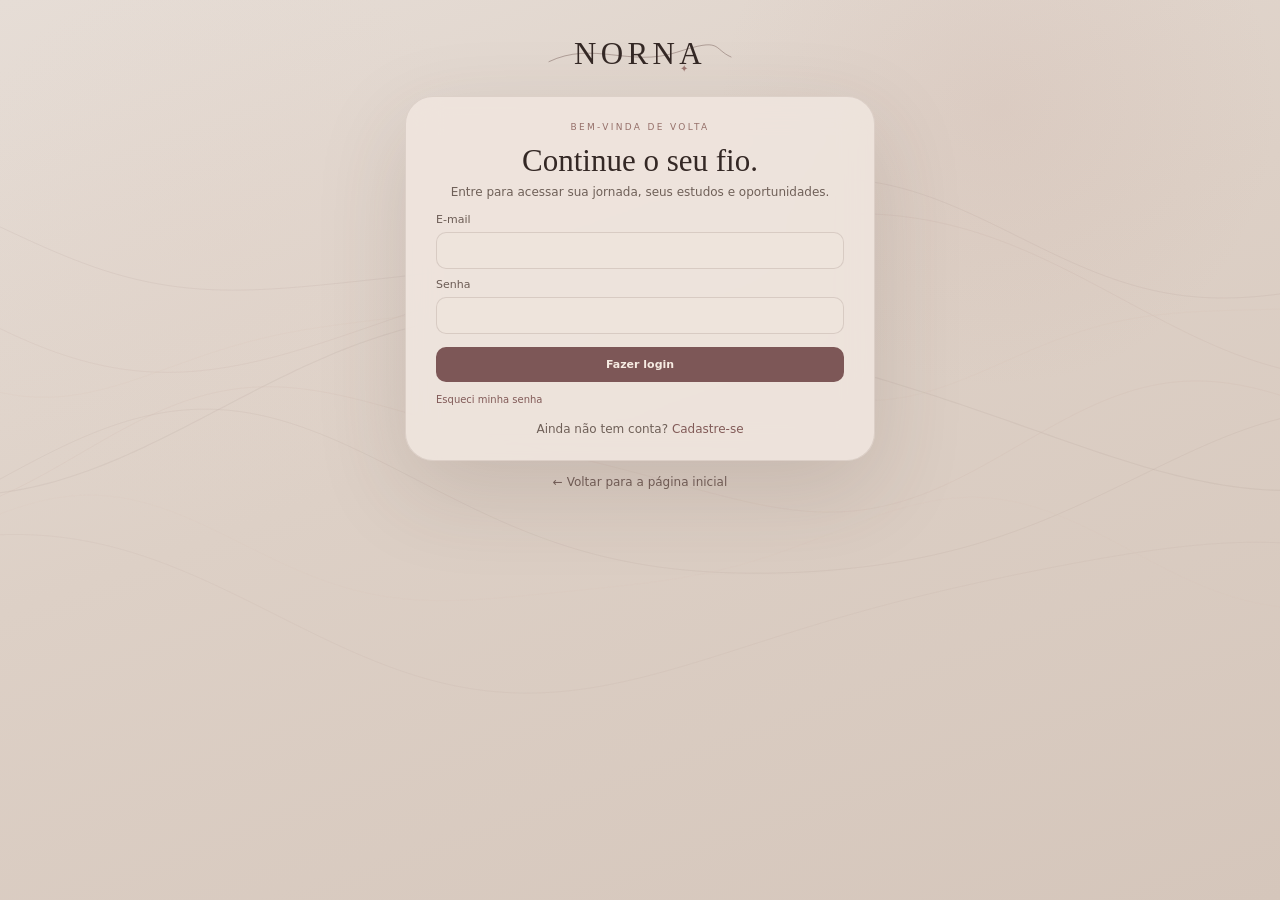
==== acesso.html @ 53aed2b8 "Simplify NORNA logo thread" ====
<!doctype html>
<html lang="pt-BR">
<head>
  <meta charset="utf-8">
  <meta name="viewport" content="width=device-width,initial-scale=1">
  <meta name="theme-color" content="#d9ccc2">
  <meta name="apple-mobile-web-app-capable" content="yes">
  <title>Acesso — NORNA</title>
  <link rel="manifest" href="manifest.webmanifest">
  <link rel="icon" href="assets/icon-192.png">
  <link rel="stylesheet" href="landing.css?v=20260930d">
</head>
<body class="app-auth-page access-page">
  <canvas id="threadCanvas" aria-hidden="true"></canvas>

  <main class="access-shell">
    <a href="index.html" class="access-logo" aria-label="Voltar para a página inicial">
      <div class="norna-wordmark">
        <span class="mark-text">NORNA</span>
        <svg viewBox="0 0 310 78" aria-hidden="true">
          <path d="M18 49 C84 17,140 58,210 35 S263 29,292 42"/>
        </svg>
      </div>
    </a>

    <section class="access-card">
      <div id="authMessage" class="auth-message hidden"></div>
      <div id="authOverlay" class="mobile-auth-container open">
        <form id="loginForm" class="auth-form">
          <p class="form-kicker">BEM-VINDA DE VOLTA</p>
          <h2>Continue o seu fio.</h2>
          <p>Entre para acessar sua jornada, seus estudos e oportunidades.</p>
          <label>E-mail<input id="loginEmail" type="email" autocomplete="email" required></label>
          <label>Senha<input id="loginPassword" type="password" autocomplete="current-password" required></label>
          <button type="submit">Fazer login</button>
          <button type="button" id="forgotLink" class="form-link">Esqueci minha senha</button>
          <p class="switch">Ainda não tem conta? <button type="button" data-auth="register">Cadastre-se</button></p>
        </form>

        <form id="registerForm" class="auth-form hidden">
          <p class="form-kicker">UM FIO SÓ SEU</p>
          <h2>Crie sua conta.</h2>
          <p>Seus dados ficam separados dos dados de qualquer outra pessoa.</p>
          <label>E-mail<input id="registerEmail" type="email" autocomplete="email" required></label>
          <label>Senha<input id="registerPassword" type="password" minlength="8" autocomplete="new-password" required></label>
          <label>Confirmar senha<input id="registerPassword2" type="password" minlength="8" autocomplete="new-password" required></label>
          <button type="submit">Cadastre-se</button>
          <p class="switch">Já tem conta? <button type="button" data-auth="login">Fazer login</button></p>
        </form>

        <form id="forgotForm" class="auth-form hidden">
          <p class="form-kicker">RECUPERAR ACESSO</p>
          <h2>Esqueceu a senha?</h2>
          <p>Digite o e-mail da sua conta e enviaremos a recuperação.</p>
          <label>E-mail<input id="forgotEmail" type="email" required></label>
          <button type="submit">Enviar recuperação</button>
          <button type="button" class="form-link" data-auth="login">Voltar para login</button>
        </form>

        <form id="resetForm" class="auth-form hidden">
          <p class="form-kicker">NOVA SENHA</p>
          <h2>Defina uma nova senha.</h2>
          <label>Nova senha<input id="resetPassword" type="password" minlength="8" required></label>
          <label>Confirmar senha<input id="resetPassword2" type="password" minlength="8" required></label>
          <button type="submit">Salvar nova senha</button>
        </form>
      </div>
      <button id="closeAuth" class="hidden" aria-hidden="true"></button>
    </section>

    <a href="index.html" class="back-home">← Voltar para a página inicial</a>
  </main>

  <script src="public.js?v=20260930d"></script>
  <script src="auth.js?v=20260930d"></script>
  <script>if("serviceWorker" in navigator && !["localhost","127.0.0.1"].includes(location.hostname)){navigator.serviceWorker.register("service-worker.js").catch(()=>{});}</script>
</body>
</html>
---- landing.css ----
*{box-sizing:border-box;margin:0;padding:0}
:root{
  --ink:#342825;
  --ink-soft:#6c5a54;
  --taupe:#907f78;
  --rose:#9d7376;
  --rose-soft:#c5a79a;
  --rose-pale:#e6d7cf;
  --wine:#684d49;
  --sand:#d7c7bc;
  --sand-2:#dfd1c7;
  --paper:#eee5de;
  --paper-2:#f3ece7;
  --line:rgba(89,68,61,.12);
  --shadow:0 22px 60px rgba(79,60,54,.10);
  --radius:28px;
}
html{scroll-behavior:smooth}
body{
  min-height:100vh;
  background:
    radial-gradient(circle at 78% 12%,rgba(190,148,136,.12),transparent 22%),
    radial-gradient(circle at 18% 28%,rgba(225,207,197,.20),transparent 24%),
    linear-gradient(160deg,#e6ddd6 0%,#ddd0c6 45%,#d5c6bb 100%);
  color:var(--ink);
  font-family:Inter,"Segoe UI",system-ui,sans-serif;
  overflow-x:hidden;
}
button,input{font:inherit}
button{cursor:pointer}
a{text-decoration:none;color:inherit}
#threadCanvas{position:fixed;inset:0;width:100%;height:100%;pointer-events:none;opacity:.40;z-index:0}

.public-nav{
  position:sticky;top:0;z-index:30;
  height:88px;display:flex;align-items:center;justify-content:space-between;
  padding:0 5.2vw;
  border-bottom:1px solid var(--line);
  backdrop-filter:blur(12px);
  background:rgba(236,229,223,.72);
}
.brand-link{display:inline-flex;align-items:center}
.public-links{display:flex;gap:28px;align-items:center}
.public-links a{font-size:12px;letter-spacing:.08em;text-transform:uppercase;color:#7e6b64}
.public-links a:hover{color:var(--wine)}
.public-actions{display:flex;gap:10px;align-items:center}
.nav-link,.nav-cta,.primary-big,.ghost-big,.thread-button,.install-cta,.link-button{
  border-radius:999px;padding:13px 22px;font-size:14px;font-weight:700;transition:.22s ease;
}
.nav-link{
  border:1px solid rgba(93,72,66,.12);
  background:rgba(244,236,230,.50);color:var(--ink-soft);
}
.nav-link:hover{background:rgba(255,255,255,.52);color:var(--ink)}
.nav-cta,.primary-big{
  border:0;background:#5a433d;color:#f7eee8;
  box-shadow:0 10px 28px rgba(83,61,55,.16);
}
.nav-cta:hover,.primary-big:hover{transform:translateY(-1px);background:#503a35}
.ghost-big,.link-button{
  border:1px solid rgba(94,71,65,.18);background:rgba(244,237,231,.36);color:var(--ink);
}
.ghost-big:hover,.link-button:hover{background:rgba(255,255,255,.46)}

.norna-wordmark{
  width:190px;height:62px;position:relative;display:inline-flex;align-items:center;justify-content:center;
}
.mark-text{
  position:relative;z-index:2;
  font-family:"Iowan Old Style",Baskerville,Georgia,serif;
  font-size:31px;letter-spacing:.14em;color:var(--ink);line-height:1;
}
.mark-text::before{
  content:"✦";position:absolute;right:1.37em;bottom:-.52em;font-size:.32em;color:#9b7670;line-height:1;
}
.norna-wordmark svg{position:absolute;inset:2px -8px -2px -8px;width:calc(100% + 16px);height:100%;overflow:visible}
.norna-wordmark path{fill:none;stroke:var(--wine);stroke-width:1.1;stroke-linecap:round;opacity:.56}
.norna-wordmark .thread-faint{stroke:var(--rose-soft);stroke-width:.74;opacity:.34}

.landing{position:relative;z-index:2}
.hero{
  min-height:calc(100vh - 88px);
  display:grid;grid-template-columns:minmax(0,1fr) minmax(0,1fr);
  align-items:center;gap:40px;
  padding:6vh 6vw 4vh;
}
.hero-copy{max-width:690px}
.overline{font-size:12px;letter-spacing:.33em;color:#8d736c;margin-bottom:18px;text-transform:uppercase}
.hero h1{
  font-family:"Iowan Old Style",Baskerville,Georgia,serif;
  font-size:clamp(74px,8.2vw,118px);font-weight:500;line-height:.92;letter-spacing:-.05em;
}
.hero h1 em{font-style:italic;font-weight:400;color:var(--rose)}
.hero-text{max-width:630px;margin-top:28px;color:var(--ink-soft);font-size:18px;line-height:1.72}
.hero-buttons{display:flex;gap:16px;flex-wrap:wrap;margin-top:38px}
.hero-art{
  position:relative;min-height:640px;border-radius:34px;
  background:linear-gradient(180deg,rgba(247,241,236,.34),rgba(239,230,223,.18));
  overflow:hidden;display:flex;align-items:center;justify-content:center;
}
.thread-veil{
  position:absolute;border-radius:50%;filter:blur(8px);pointer-events:none;
}
.veil-1{width:380px;height:380px;background:radial-gradient(circle,rgba(198,160,147,.22),transparent 64%);left:18%;top:12%}
.veil-2{width:320px;height:320px;background:radial-gradient(circle,rgba(126,96,96,.16),transparent 68%);right:18%;top:18%}
.veil-3{width:420px;height:420px;background:radial-gradient(circle,rgba(236,218,208,.44),transparent 70%);right:4%;bottom:-8%}
.hero-threads{position:absolute;inset:3% 4% 10% 4%;width:92%;height:86%;overflow:visible}
.thread-layer{
  fill:none;stroke-linecap:round;stroke-width:1.55;
  animation:threadPulse 11s ease-in-out infinite, threadShift 16s ease-in-out infinite;
}
.t1,.t4,.t7,.t10{stroke:url(#threadGradientA)}
.t2,.t3,.t5,.t6,.t8,.t9{stroke:url(#threadGradientB)}
.t2{stroke-width:2.2;animation-delay:-1s}
.t3{stroke-width:1.35;animation-delay:-2.4s}
.t4{stroke-width:1.7;animation-delay:-3.2s}
.t5{stroke-width:1.15;animation-delay:-1.7s}
.t6{stroke-width:1.85;animation-delay:-2.1s}
.t7{stroke-width:1.05;animation-delay:-4s}
.t8{stroke-width:1.25;animation-delay:-2.8s}
.t9{stroke-width:2;animation-delay:-.8s}
.t10{stroke-width:1.4;animation-delay:-5s}
.thread-dust circle{
  fill:#9f7672;opacity:.7;animation:dustFloat 10s ease-in-out infinite;
}
.thread-dust circle:nth-child(2){animation-delay:-1.2s}
.thread-dust circle:nth-child(3){animation-delay:-2.4s}
.thread-dust circle:nth-child(4){animation-delay:-.6s}
.thread-dust circle:nth-child(5){animation-delay:-3.1s}
.thread-dust circle:nth-child(6){animation-delay:-1.8s}
.thread-dust circle:nth-child(7){animation-delay:-4s}
.hero-wordmark{
  position:absolute;right:7%;bottom:10%;z-index:4;text-align:center;padding:18px 24px;
  background:rgba(247,241,236,.12);backdrop-filter:blur(3px);border-radius:26px;
}
.hero-wordmark .norna-wordmark{width:min(34vw,360px);height:88px}
.hero-wordmark .mark-text{font-size:clamp(44px,5vw,72px)}
.hero-wordmark p{
  margin-top:8px;color:#7d6861;font-size:12px;letter-spacing:.26em;text-transform:uppercase;
}

.living-thread,.about-norna,.app-section{
  margin:0 5.5vw 5vh;
}
.living-thread,.about-card,.app-card,.app-copy{
  background:rgba(243,236,231,.52);
  border:1px solid rgba(91,66,59,.09);
  box-shadow:var(--shadow);
}
.living-thread{
  padding:36px 34px;border-radius:30px;position:relative;overflow:hidden;
}
.living-thread::before{
  content:"";position:absolute;left:4%;right:4%;top:124px;height:1px;background:linear-gradient(90deg,transparent,rgba(164,127,117,.35),transparent);
}
.section-header{display:flex;justify-content:space-between;gap:24px;align-items:flex-end;flex-wrap:wrap}
.section-kicker{font-size:10px;letter-spacing:.30em;color:#8b6960;text-transform:uppercase}
.living-thread h2,.about-main h2,.app-copy h2{
  font-family:"Iowan Old Style",Baskerville,Georgia,serif;
  font-size:clamp(34px,4vw,60px);font-weight:500;line-height:1.03;margin-top:12px;
}
.thread-sequence{
  display:grid;grid-template-columns:repeat(5,minmax(0,1fr));gap:18px;align-items:stretch;margin-top:36px;
}
.sequence-item{
  position:relative;padding:24px 18px 20px;border-radius:24px;background:rgba(255,251,248,.48);border:1px solid rgba(101,75,69,.08);
}
.sequence-index{
  display:inline-flex;align-items:center;justify-content:center;width:40px;height:40px;border-radius:50%;
  background:rgba(161,121,117,.12);border:1px solid rgba(156,117,110,.18);color:#8a6662;font-size:12px;font-weight:700;margin-bottom:18px;
}
.sequence-item strong{display:block;font-size:18px;font-family:"Iowan Old Style",Baskerville,Georgia,serif;font-weight:600;color:var(--ink);line-height:1.2}
.sequence-item small{display:block;margin-top:10px;color:#73635c;font-size:13px;line-height:1.5}
.sequence-line{display:none}

.about-norna{display:grid;grid-template-columns:1.25fr .95fr;gap:22px;align-items:start}
.about-main{padding:36px 34px;border-radius:30px}
.about-main h2 em{font-style:italic;color:var(--rose);font-weight:400}
.about-main p:last-child{margin-top:18px;color:#6d5b54;font-size:16px;line-height:1.76;max-width:840px}
.about-grid{display:grid;gap:22px}
.about-card{padding:30px;border-radius:26px}
.about-card h3{font-family:"Iowan Old Style",Baskerville,Georgia,serif;font-size:28px;font-weight:500;margin-bottom:12px}
.about-card p{color:#6d5b54;font-size:15px;line-height:1.72}

.app-section{display:grid;grid-template-columns:1.12fr .88fr;gap:22px;align-items:stretch}
.app-copy,.app-card{padding:34px;border-radius:30px}
.app-copy>p:not(.section-kicker):not(.app-note){margin-top:16px;color:#6d5b54;font-size:16px;line-height:1.75}
.app-note,.app-mini-note{margin-top:16px;color:#7f6d66;font-size:14px;line-height:1.7}
.app-buttons{display:flex;gap:14px;flex-wrap:wrap;margin-top:28px}
.app-card h3{font-family:"Iowan Old Style",Baskerville,Georgia,serif;font-size:30px;font-weight:500;margin-bottom:16px}
.app-card ol{padding-left:20px;color:#665751;line-height:1.8;font-size:15px}
.app-card li+li{margin-top:8px}

.site-footer{
  margin:0 5.5vw 4.5vh;padding:18px 0 6px;border-top:1px solid rgba(96,74,68,.12);position:relative;z-index:2;
}
.site-footer p{text-align:center;color:#7a6660;font-size:13px;letter-spacing:.04em}

.auth-overlay{position:fixed;inset:0;z-index:100;background:rgba(60,48,44,.34);backdrop-filter:blur(12px);display:none;align-items:center;justify-content:center;padding:18px}
.auth-overlay.open{display:flex}
.auth-card{width:min(460px,100%);background:#e2d6cd;border:1px solid rgba(95,70,63,.14);border-radius:22px;padding:28px;position:relative;box-shadow:0 35px 100px rgba(55,40,35,.22);color:var(--ink)}
.auth-close{position:absolute;right:16px;top:13px;border:0;background:transparent;color:#8f7d73;font-size:25px}
.auth-brand{display:flex;justify-content:center;margin-bottom:20px}
.auth-brand .mark-text{font-size:31px}
.auth-form h2{font-family:"Iowan Old Style",Baskerville,Georgia,serif;font-size:28px;font-weight:500;margin-bottom:6px}
.auth-form>p{color:#6f6058;font-size:12px;line-height:1.5;margin-bottom:18px}
.auth-form label{display:block;color:#6b5b54;font-size:11px;margin-top:12px}
.auth-form input{display:block;width:100%;margin-top:6px;border:1px solid rgba(88,64,57,.15);background:#eee4dc;color:var(--ink);border-radius:10px;padding:11px 12px;outline:none}
.auth-form input:focus{border-color:#9b6a66}
.auth-form>button[type=submit]{width:100%;margin-top:17px;border:0;border-radius:10px;padding:11px;background:#7d5757;color:#f6ebe2;font-weight:700;font-size:11px}
.form-link{border:0;background:transparent;color:#825b58;font-size:10px;margin-top:12px}
.switch{text-align:center!important;margin-top:18px!important;margin-bottom:0!important}
.switch button{border:0;background:transparent;color:#825b58;font-size:inherit}
.auth-message{border:1px solid rgba(153,100,95,.22);background:rgba(153,100,95,.08);padding:10px 12px;border-radius:10px;color:#694f4b;font-size:10px;line-height:1.5;margin-bottom:14px}
.hidden{display:none!important}

@keyframes threadPulse{0%,100%{opacity:.72}50%{opacity:1}}
@keyframes threadShift{0%,100%{transform:translateY(0) scale(1)}50%{transform:translateY(-8px) scale(1.012)}}
@keyframes dustFloat{0%,100%{transform:translateY(0) scale(1)}50%{transform:translateY(-8px) scale(1.15)}}

@media(max-width:1200px){
  .thread-sequence{grid-template-columns:repeat(3,minmax(0,1fr))}
  .about-norna,.app-section{grid-template-columns:1fr}
}

@media(max-width:900px){
  .public-nav{padding:0 18px;height:auto;min-height:88px;flex-wrap:wrap;gap:12px;padding-top:12px;padding-bottom:12px}
  .public-links{order:3;width:100%;justify-content:center;gap:18px}
  .public-actions{margin-left:auto}
  .norna-wordmark{width:146px;height:50px}
  .mark-text{font-size:24px}
  .hero{grid-template-columns:1fr;padding:5vh 20px 3vh}
  .hero-copy{max-width:unset}
  .hero-art{min-height:420px;order:-1}
  .hero h1{font-size:clamp(56px,16vw,90px)}
  .hero-wordmark{right:4%;left:4%;bottom:6%;padding:14px 10px}
  .hero-wordmark .norna-wordmark{width:min(78vw,350px);height:72px}
  .hero-wordmark .mark-text{font-size:clamp(34px,10vw,58px)}
  .hero-buttons{gap:12px}
  .primary-big,.ghost-big,.nav-link,.nav-cta,.link-button{width:100%;justify-content:center;text-align:center}
  .living-thread,.about-norna,.app-section{margin-left:16px;margin-right:16px}
  .living-thread,.about-main,.about-card,.app-copy,.app-card{padding:26px 22px}
  .thread-sequence{grid-template-columns:1fr;margin-top:28px}
  .section-header{align-items:flex-start}
  .site-footer{margin-left:16px;margin-right:16px}
}

@media(max-width:620px){
  .public-actions{width:100%;display:grid;grid-template-columns:1fr 1fr;gap:10px}
  .public-actions .nav-cta{grid-column:1/-1}
  .hero-text{font-size:16px}
  .app-buttons{display:grid;grid-template-columns:1fr}
}

/* ===== PUBLIC NAVIGATION REFINEMENT ===== */
.public-links .active{color:var(--wine);font-weight:700}
.active-button{background:rgba(255,255,255,.35)}

/* Homepage is intentionally cleaner: no boxed hero artwork, no CTA duplication. */
.home-landing{min-height:calc(100vh - 88px);display:flex;flex-direction:column}
.hero-clean{min-height:auto;flex:1;padding-top:8vh;padding-bottom:4vh}
.hero-clean .hero-copy{position:relative;z-index:3}
.hero-clean .hero-text{max-width:670px}
.hero-air{position:relative;min-height:510px;display:flex;align-items:flex-end;justify-content:flex-end}
.floating-wordmark{position:relative;z-index:2;margin:0 7% 8% 0;text-align:center;opacity:.92}
.large-mark{width:330px;height:100px}
.large-mark .mark-text{font-size:54px}
.floating-wordmark>span{display:block;margin-top:5px;font-size:9px;letter-spacing:.26em;text-transform:uppercase;color:#806c66}
.hero-lines-copy{margin-top:36px;border-left:1px solid rgba(119,87,82,.28);padding-left:20px;display:grid;gap:8px;max-width:620px}
.hero-lines-copy p{font-family:"Iowan Old Style",Baskerville,Georgia,serif;color:#75635d;font-size:16px;line-height:1.45}
.hero-lines-copy .signature-line{color:#8f6769;font-style:italic}

.home-flow{margin:0 6vw 5vh;padding:22px 28px;border-top:1px solid rgba(90,68,61,.12);border-bottom:1px solid rgba(90,68,61,.12);display:flex;align-items:center;justify-content:space-between;gap:12px;position:relative;z-index:3;background:rgba(239,230,223,.22);backdrop-filter:blur(5px)}
.flow-item{display:grid;gap:3px;min-width:0}.flow-item span{font-size:9px;color:#9b7e74;letter-spacing:.16em}.flow-item strong{font-family:"Iowan Old Style",Baskerville,Georgia,serif;font-size:14px;font-weight:500;color:#5f4d48;white-space:nowrap}.home-flow i{height:1px;flex:1;max-width:56px;background:linear-gradient(90deg,rgba(142,100,97,.18),rgba(142,100,97,.56),rgba(142,100,97,.18));position:relative}.home-flow i:after{content:"";width:5px;height:5px;border-radius:50%;background:#a87b73;position:absolute;left:50%;top:-2px}
.home-footer{margin-top:auto}

/* Separate public pages */
.editorial-page{position:relative;z-index:2;max-width:1420px;margin:0 auto;padding:9vh 6vw 5vh;min-height:calc(100vh - 160px)}
.editorial-hero{max-width:1120px;margin-bottom:7vh}.editorial-hero.narrow{max-width:980px}.editorial-hero h1{font-family:"Iowan Old Style",Baskerville,Georgia,serif;font-weight:500;font-size:clamp(58px,7vw,104px);line-height:.95;letter-spacing:-.05em}.editorial-hero h1 em{font-weight:400;color:var(--rose);font-style:italic}.editorial-lead{max-width:820px;margin-top:28px;color:#695952;font-family:"Iowan Old Style",Baskerville,Georgia,serif;font-size:21px;line-height:1.6}
.editorial-grid{display:grid;grid-template-columns:1fr 1fr;gap:22px}.editorial-card{background:rgba(244,236,230,.48);border:1px solid rgba(91,66,59,.10);border-radius:28px;padding:30px;box-shadow:var(--shadow);backdrop-filter:blur(8px)}.editorial-card.wide{grid-column:1/-1}.card-number{font-size:10px;letter-spacing:.18em;color:#a67b72}.editorial-card h2{margin-top:14px;font-family:"Iowan Old Style",Baskerville,Georgia,serif;font-size:32px;font-weight:500}.editorial-card p{margin-top:12px;color:#6c5b54;font-size:15px;line-height:1.72}.quote-card p{font-family:"Iowan Old Style",Baskerville,Georgia,serif;font-size:clamp(28px,3.5vw,50px);line-height:1.15;color:#76585a;font-style:italic;margin:0}
.process-list{display:grid;gap:0;border-top:1px solid rgba(94,71,65,.14)}.process-list article{display:grid;grid-template-columns:90px 1fr;gap:28px;padding:30px 0;border-bottom:1px solid rgba(94,71,65,.14)}.process-list article>span{font-family:"Iowan Old Style",Baskerville,Georgia,serif;font-size:36px;color:#a47d73}.process-list h2{font-family:"Iowan Old Style",Baskerville,Georgia,serif;font-size:32px;font-weight:500}.process-list p{margin-top:8px;max-width:760px;color:#6e5e57;font-size:15px;line-height:1.65}
.app-download-page .app-install-main{margin-top:32px}.app-explanation-grid{display:grid;grid-template-columns:1fr 1fr;gap:22px}

/* PWA launch screen: no public landing, only authentication. */
.app-auth-page{min-height:100vh;overflow:hidden}.mobile-auth-shell{min-height:100vh;display:grid;place-items:center;padding:24px;position:relative;z-index:3}.mobile-auth-card{width:min(470px,100%);background:rgba(231,220,211,.78);border:1px solid rgba(93,70,63,.13);border-radius:30px;padding:30px;box-shadow:0 28px 90px rgba(69,49,43,.14);backdrop-filter:blur(12px)}.mobile-brand{margin-bottom:4px}.mobile-brand .norna-wordmark{width:210px;height:70px}.mobile-brand .mark-text{font-size:36px}.mobile-subtitle{text-align:center;font-family:"Iowan Old Style",Baskerville,Georgia,serif;color:#876b65;font-style:italic;margin-bottom:24px}.mobile-auth-container{display:block}.app-auth-page .auth-form h2{text-align:center;font-size:30px}.app-auth-page .auth-form>p{text-align:center}

@media(max-width:1080px){.public-links{display:none}.home-flow{overflow-x:auto;justify-content:flex-start}.flow-item{min-width:max-content}.home-flow i{min-width:36px}.editorial-grid,.app-explanation-grid{grid-template-columns:1fr}.editorial-card.wide{grid-column:auto}}
@media(max-width:900px){.hero-clean{padding-top:4vh}.hero-air{min-height:320px;order:-1}.floating-wordmark{margin:0 auto 5%}.large-mark{width:min(72vw,330px)}.home-flow{margin-left:16px;margin-right:16px}.editorial-page{padding-left:22px;padding-right:22px}.editorial-lead{font-size:18px}.process-list article{grid-template-columns:56px 1fr;gap:14px}.process-list article>span{font-size:26px}}

/* ===== HOME CLEAN FIX ===== */
.home-page{
  min-height:100vh;
  display:flex;
  flex-direction:column;
  background:linear-gradient(155deg,#e8dfd8 0%,#ded1c7 52%,#d7c8bd 100%);
}
.home-page #threadCanvas{opacity:.92;z-index:0}
.home-page .public-nav{position:relative;z-index:5}
.home-landing-clean{
  flex:1;
  position:relative;
  z-index:2;
  display:flex;
  align-items:center;
  min-height:calc(100vh - 150px);
}
.home-hero-clean{
  width:100%;
  min-height:610px;
  display:flex;
  align-items:center;
  padding:64px 6vw 56px;
}
.home-copy-clean{
  width:min(760px,58vw);
  padding:14px 0 24px;
  position:relative;
  z-index:3;
}
.home-copy-clean h1{
  max-width:760px;
  margin:0;
  font-family:"Iowan Old Style",Baskerville,Georgia,serif;
  font-size:clamp(58px,5.8vw,92px);
  line-height:.96;
  letter-spacing:-.045em;
  font-weight:500;
  color:#342825;
}
.home-copy-clean h1 em{
  color:#9d7376;
  font-style:italic;
  font-weight:400;
}
.home-copy-clean .hero-text{
  max-width:650px;
  margin-top:28px;
  color:#6b5b55;
  font-size:17px;
  line-height:1.68;
}
.home-copy-clean .hero-lines-copy{
  margin-top:24px;
  padding-left:16px;
  border-left:1px solid rgba(113,82,74,.28);
  font-family:"Iowan Old Style",Baskerville,Georgia,serif;
  color:#695852;
}
.home-copy-clean .hero-lines-copy p{
  font-size:15px;
  line-height:1.55;
  margin:2px 0;
}
.home-copy-clean .signature-line{
  color:#8f6668;
  font-style:italic;
}
.home-footer-clean{
  position:relative;
  z-index:3;
  margin-top:auto;
}

/* Background threads: full-screen, no dots, visibly travelling from side to side. */
#threadCanvas{
  position:fixed;
  inset:0;
  width:100%;
  height:100%;
  pointer-events:none;
  z-index:0;
}

/* Dedicated access page */
.access-page{
  min-height:100vh;
  background:linear-gradient(155deg,#e8dfd8,#d8c9be);
}
.access-shell{
  min-height:100dvh;
  display:flex;
  flex-direction:column;
  align-items:center;
  justify-content:flex-start;
  position:relative;
  z-index:2;
  padding:22px 18px 18px;
  overflow-y:auto;
}
.access-logo{
  margin:0 0 12px;
  flex:0 0 auto;
}
.access-logo .norna-wordmark{
  width:190px;
}
.access-card{
  width:min(470px,100%);
  border-radius:28px;
  padding:24px 30px 22px;
  background:rgba(239,229,222,.83);
  border:1px solid rgba(90,65,59,.12);
  backdrop-filter:blur(16px);
  box-shadow:0 30px 90px rgba(73,52,46,.15);
}
.access-card .auth-form h2{
  font-size:31px;
  margin-bottom:4px;
}
.access-card .auth-form>p{
  margin-bottom:12px;
}
.access-card .auth-form label{
  margin-top:9px;
}
.access-card .auth-form>button[type=submit]{
  margin-top:13px;
}
.access-card .switch{
  margin-top:13px!important;
}
.form-kicker{
  margin:0 0 8px!important;
  font-size:9px!important;
  letter-spacing:.26em;
  color:#956f69!important;
}
.back-home{
  margin:14px 0 4px;
  color:#735f58;
  font-size:12px;
  line-height:1.3;
  flex:0 0 auto;
  text-decoration:none;
}
.back-home:hover{
  color:#5f4944;
  text-decoration:underline;
}

@media(max-width:900px){
  .home-hero-clean{min-height:auto;padding:58px 24px 48px}
  .home-copy-clean{width:min(100%,720px)}
  .home-copy-clean h1{font-size:clamp(52px,12vw,76px)}
  .home-copy-clean .hero-text{font-size:15px}
}

@media(max-width:620px){
  .home-copy-clean h1{font-size:48px;line-height:.98}
  .home-copy-clean h1 br{display:none}
  .home-copy-clean .hero-text{font-size:14px}
  .home-copy-clean .hero-lines-copy p{font-size:13px}
  .access-card{padding:20px 20px 18px}
  .access-shell{padding-top:16px;padding-bottom:14px}
  .access-logo{margin-bottom:8px}
}

/* Local-file warning for authentication: backend features require the launcher. */
.access-card .auth-message:not(.hidden){
  margin:0 0 16px;
  padding:13px 15px;
  border-radius:12px;
  border:1px solid rgba(139,94,97,.20);
  background:rgba(139,94,97,.08);
  color:#654c49;
  font-size:12px;
  line-height:1.55;
}
.access-card .auth-message a{color:#8b5e61;text-decoration:none}

/* Ambiente local e acesso usam a mesma paleta clara da landing. */
:root{color-scheme:light;}
.access-page,.app-auth-page{color-scheme:light!important;background:linear-gradient(155deg,#e8dfd8,#d8c9be)!important;color:#342825!important;}
.access-page input,.app-auth-page input{color-scheme:light!important;background:#eee4dc!important;color:#342825!important;}


/* NORNA palette lock — staging visual aprovado */
:root{
  --ink:#342825!important;
  --ink-soft:#6c5a54!important;
  --taupe:#907f78!important;
  --rose:#9d7376!important;
  --rose-soft:#c5a79a!important;
  --rose-pale:#e6d7cf!important;
  --wine:#684d49!important;
  --sand:#d7c7bc!important;
  --sand-2:#dfd1c7!important;
  --paper:#eee5de!important;
  --paper-2:#f3ece7!important;
}
html,body,.access-page,.app-auth-page{
  color-scheme:light!important;
  background:
    radial-gradient(circle at 78% 12%,rgba(190,148,136,.12),transparent 22%),
    radial-gradient(circle at 18% 28%,rgba(225,207,197,.20),transparent 24%),
    linear-gradient(160deg,#e6ddd6 0%,#ddd0c6 45%,#d5c6bb 100%)!important;
  color:#342825!important;
}
.access-card,.mobile-auth-card{
  background:rgba(239,229,222,.88)!important;
  color:#342825!important;
}
.access-card input,.mobile-auth-card input{
  background:#eee4dc!important;
  color:#342825!important;
}


/* Android APK download */
.apk-download-button{display:inline-flex;align-items:center;justify-content:center;text-decoration:none}
.apk-helper{max-width:560px;margin-top:14px!important;font-size:13px!important;line-height:1.6!important;color:#7c6962!important}
.native-app-login .access-shell{justify-content:center;min-height:100dvh;padding:24px 18px}
.native-app-login .access-logo{margin-bottom:14px}
.native-app-login .access-card{margin:0}
.native-app-login .back-home{display:none!important}
@media(max-width:600px){
  .native-app-login .access-shell{padding:16px 14px}
  .native-app-login .access-card{width:100%;padding:22px 18px 20px;border-radius:24px}
  .native-app-login .access-logo .norna-wordmark{width:170px}
  .native-app-login .auth-form h2{font-size:28px}
  .apk-download-button{width:100%}
}
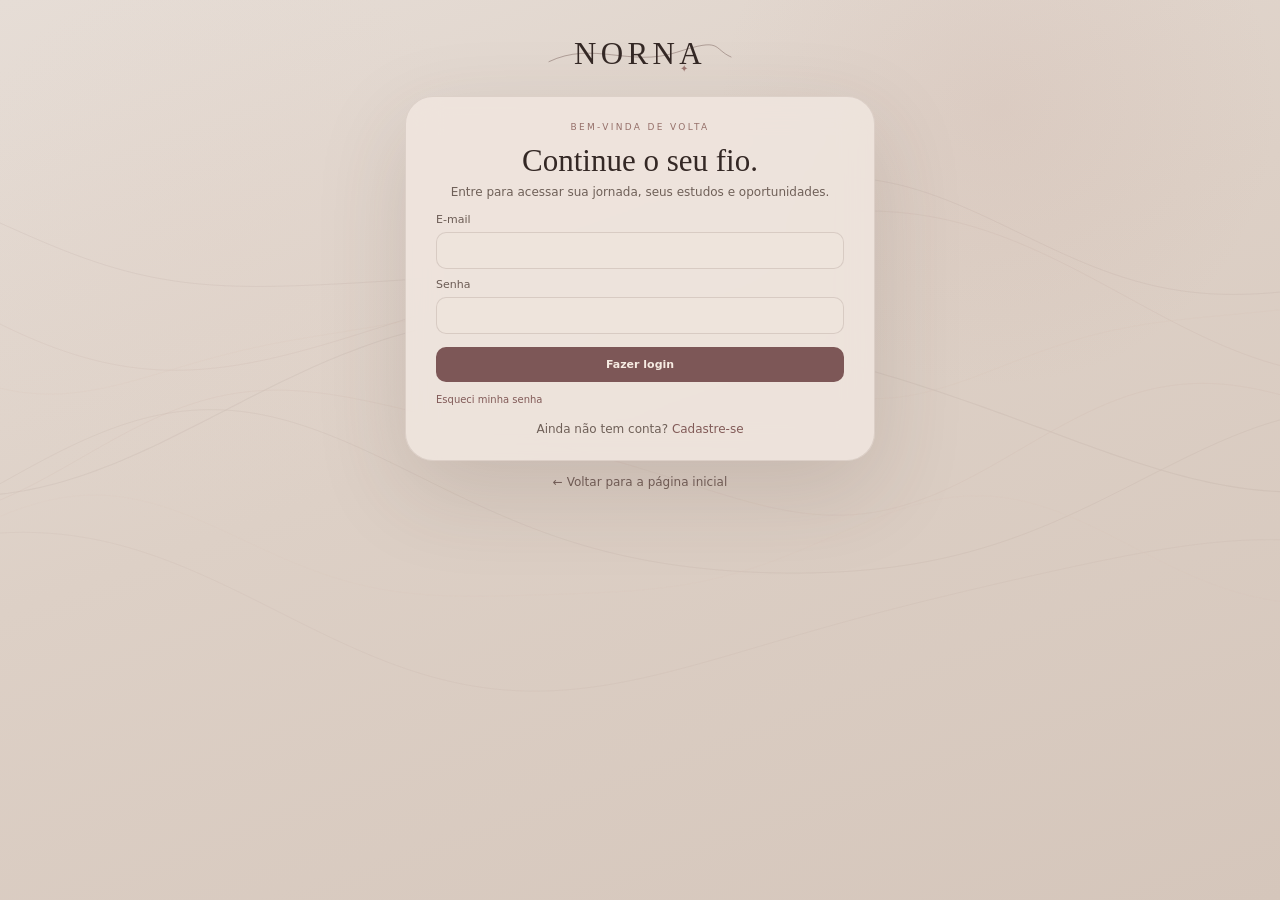
==== commit f3dced51: "Disable old PWA cache and refresh NORNA assets" ====
--- a/acesso.html
+++ b/acesso.html
@@ -6,9 +6,8 @@
   <meta name="theme-color" content="#d9ccc2">
   <meta name="apple-mobile-web-app-capable" content="yes">
   <title>Acesso — NORNA</title>
-  <link rel="manifest" href="manifest.webmanifest">
   <link rel="icon" href="assets/icon-192.png">
-  <link rel="stylesheet" href="landing.css?v=20260930d">
+  <link rel="stylesheet" href="landing.css?v=20261001f">
 </head>
 <body class="app-auth-page access-page">
   <canvas id="threadCanvas" aria-hidden="true"></canvas>
@@ -71,8 +70,15 @@
     <a href="index.html" class="back-home">← Voltar para a página inicial</a>
   </main>
 
-  <script src="public.js?v=20260930d"></script>
-  <script src="auth.js?v=20260930d"></script>
-  <script>if("serviceWorker" in navigator && !["localhost","127.0.0.1"].includes(location.hostname)){navigator.serviceWorker.register("service-worker.js").catch(()=>{});}</script>
+  <script src="public.js?v=20261001f"></script>
+  <script src="auth.js?v=20261001f"></script>
+  <script>
+      if("serviceWorker" in navigator){
+        navigator.serviceWorker.getRegistrations().then(rs=>rs.forEach(r=>r.unregister())).catch(()=>{});
+      }
+      if("caches" in window){
+        caches.keys().then(keys=>Promise.all(keys.filter(k=>k.startsWith("norna-")).map(k=>caches.delete(k)))).catch(()=>{});
+      }
+    </script>
 </body>
 </html>
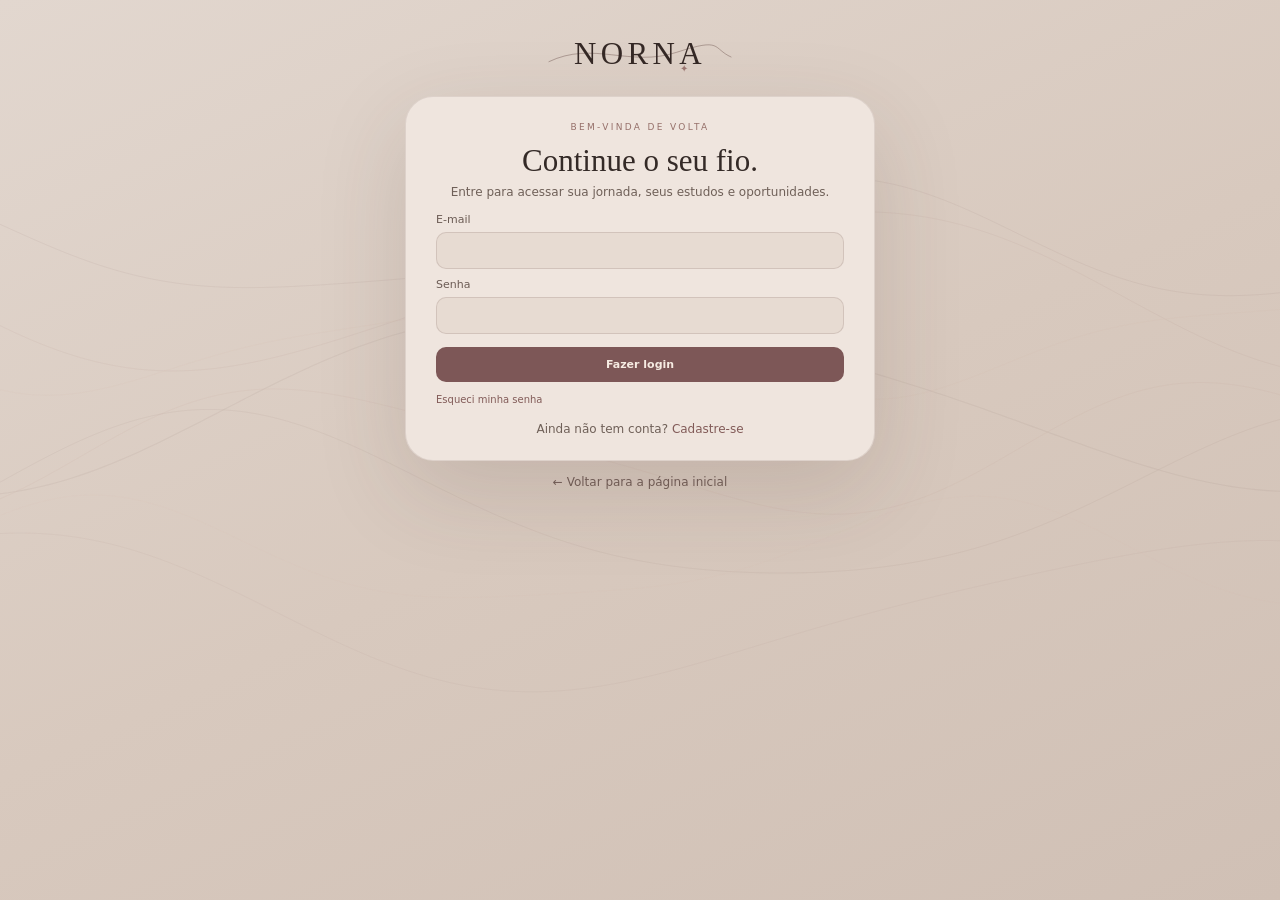
==== commit 92875145: "Refresh frontend after final UI fixes" ====
--- a/acesso.html
+++ b/acesso.html
@@ -7,7 +7,7 @@
   <meta name="apple-mobile-web-app-capable" content="yes">
   <title>Acesso — NORNA</title>
   <link rel="icon" href="assets/icon-192.png">
-  <link rel="stylesheet" href="landing.css?v=20261001f">
+  <link rel="stylesheet" href="landing.css?v=20261001g">
 </head>
 <body class="app-auth-page access-page">
   <canvas id="threadCanvas" aria-hidden="true"></canvas>
@@ -70,8 +70,8 @@
     <a href="index.html" class="back-home">← Voltar para a página inicial</a>
   </main>
 
-  <script src="public.js?v=20261001f"></script>
-  <script src="auth.js?v=20261001f"></script>
+  <script src="public.js?v=20261001g"></script>
+  <script src="auth.js?v=20261001g"></script>
   <script>
       if("serviceWorker" in navigator){
         navigator.serviceWorker.getRegistrations().then(rs=>rs.forEach(r=>r.unregister())).catch(()=>{});
--- a/landing.css
+++ b/landing.css
@@ -520,3 +520,19 @@
   .native-app-login .auth-form h2{font-size:28px}
   .apk-download-button{width:100%}
 }
+
+
+/* final light palette */
+html,body,.access-page,.app-auth-page{
+  color-scheme:light!important;
+  background:linear-gradient(155deg,#e2d7cf 0%,#d8c9be 52%,#d0c0b5 100%)!important;
+  color:#342a27!important;
+}
+.access-card,.mobile-auth-card{
+  background:#efe5de!important;
+  color:#342a27!important;
+}
+.access-card input,.mobile-auth-card input{
+  background:#e7dbd2!important;
+  color:#342a27!important;
+}
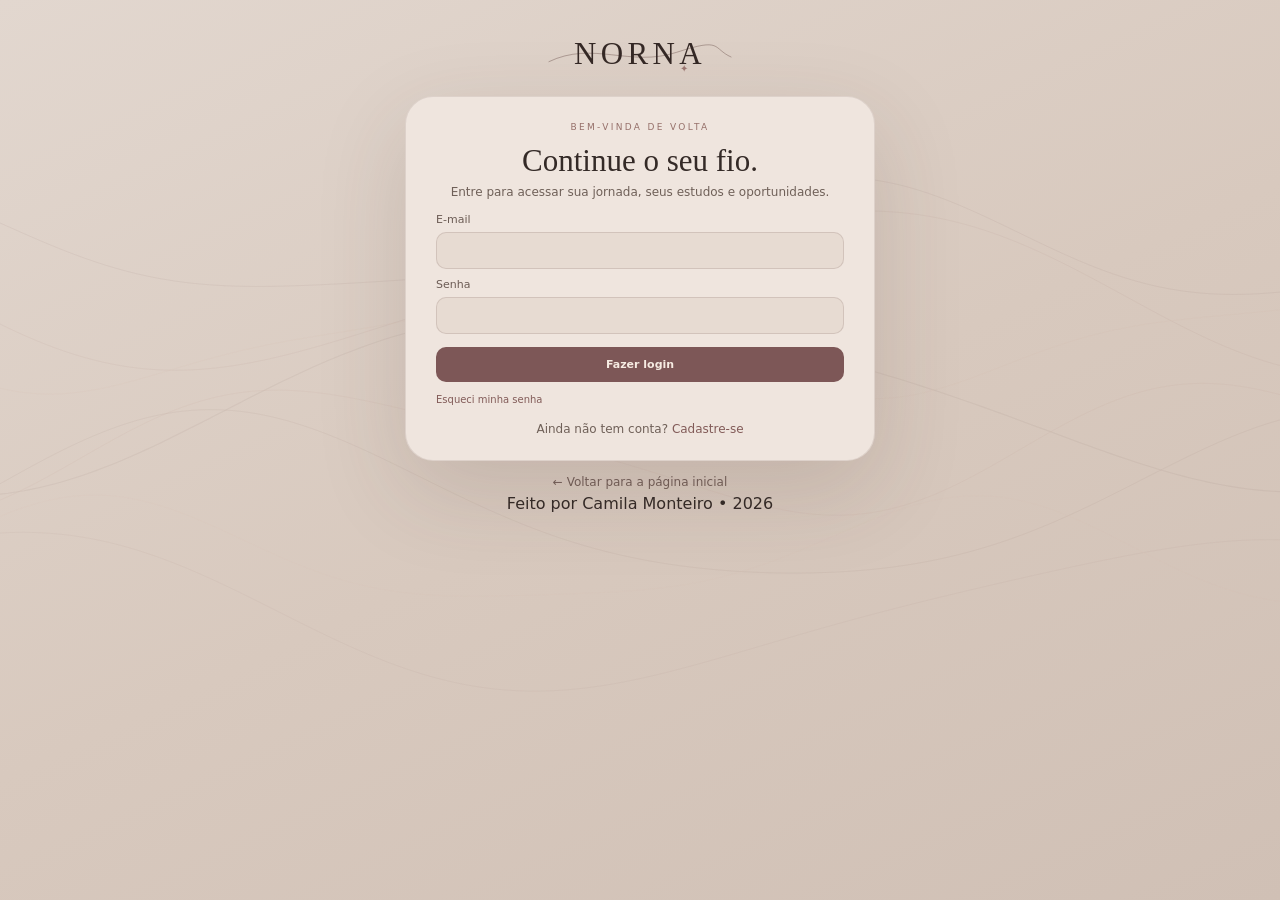
==== commit 63711876: "Add author footer to access screen" ====
--- a/acesso.html
+++ b/acesso.html
@@ -68,6 +68,7 @@
     </section>
 
     <a href="index.html" class="back-home">← Voltar para a página inicial</a>
+    <footer class="access-footer">Feito por Camila Monteiro • 2026</footer>
   </main>
 
   <script src="public.js?v=20261001g"></script>
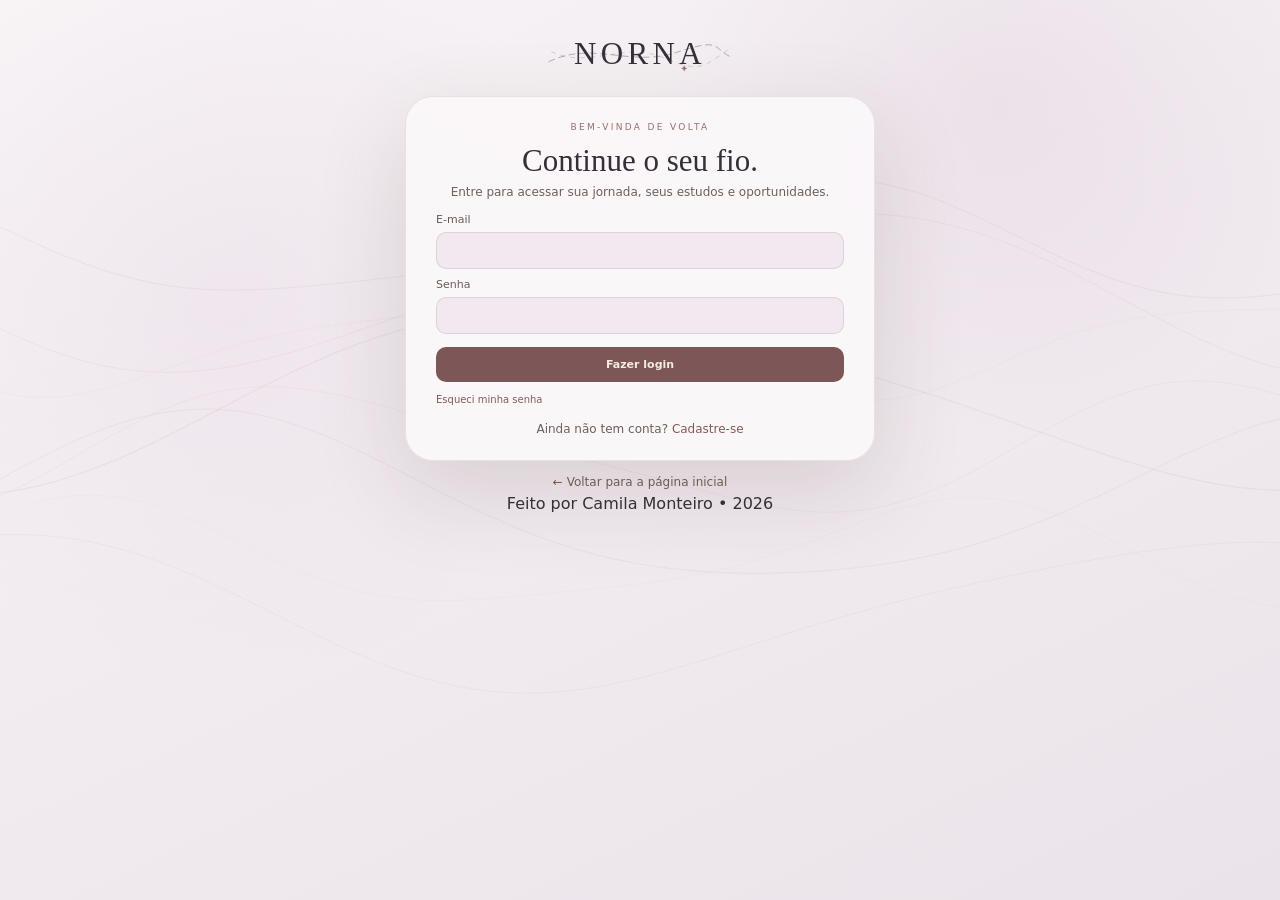
==== commit fb97a397: "Animate NORNA logo threads across public pages" ====
--- a/acesso.html
+++ b/acesso.html
@@ -7,7 +7,7 @@
   <meta name="apple-mobile-web-app-capable" content="yes">
   <title>Acesso — NORNA</title>
   <link rel="icon" href="assets/icon-192.png">
-  <link rel="stylesheet" href="landing.css?v=20261001g">
+  <link rel="stylesheet" href="landing.css?v=20261002f">
 </head>
 <body class="app-auth-page access-page">
   <canvas id="threadCanvas" aria-hidden="true"></canvas>
@@ -17,7 +17,7 @@
       <div class="norna-wordmark">
         <span class="mark-text">NORNA</span>
         <svg viewBox="0 0 310 78" aria-hidden="true">
-          <path d="M18 49 C84 17,140 58,210 35 S263 29,292 42"/>
+          <path class="logo-thread logo-thread-a" d="M18 49 C84 17,140 58,210 35 S263 29,292 42"/><path class="logo-thread logo-thread-b" d="M22 34 C76 61,132 18,190 43 S251 55,290 30"/>
         </svg>
       </div>
     </a>
@@ -71,8 +71,8 @@
     <footer class="access-footer">Feito por Camila Monteiro • 2026</footer>
   </main>
 
-  <script src="public.js?v=20261001g"></script>
-  <script src="auth.js?v=20261001g"></script>
+  <script src="public.js?v=20261002f"></script>
+  <script src="auth.js?v=20261002f"></script>
   <script>
       if("serviceWorker" in navigator){
         navigator.serviceWorker.getRegistrations().then(rs=>rs.forEach(r=>r.unregister())).catch(()=>{});
--- a/landing.css
+++ b/landing.css
@@ -536,3 +536,129 @@
   background:#e7dbd2!important;
   color:#342a27!important;
 }
+
+
+/* Native Android login 2026-10-02 */
+.native-app-login{
+  background:linear-gradient(160deg,#eee5de,#ddd0c6)!important;
+}
+.native-app-login .access-shell{
+  min-height:100dvh;
+  justify-content:center;
+  padding:26px 18px 20px;
+}
+.native-app-login .access-logo{
+  margin-bottom:4px!important;
+}
+.native-app-login .access-logo .norna-wordmark{
+  width:200px!important;
+  height:66px;
+}
+.native-app-login .access-logo .mark-text{
+  font-size:34px;
+}
+.native-login-slogan{
+  margin:2px 0 22px;
+  color:#7b6962;
+  font-family:"Iowan Old Style",Baskerville,Georgia,serif;
+  font-size:14px;
+  font-style:italic;
+  text-align:center;
+}
+.native-login-card{
+  width:min(420px,100%)!important;
+  border-radius:28px!important;
+  padding:24px 20px 20px!important;
+  background:rgba(245,237,231,.93)!important;
+  box-shadow:0 22px 70px rgba(70,48,42,.12)!important;
+}
+.native-login-form label{
+  margin-top:12px!important;
+}
+.native-login-form>button[type=submit]{
+  min-height:46px;
+  border-radius:13px;
+  margin-top:16px!important;
+}
+.native-app-login .form-link{
+  margin-top:10px;
+}
+.native-app-login .switch{
+  margin-top:15px!important;
+}
+.native-app-login .access-footer{
+  margin-top:16px;
+  font-size:9px;
+  color:#8a756d;
+}
+
+
+/* NORNA lighter mauve public palette */
+:root{
+  --ink:#342f38!important;
+  --ink-soft:#716876!important;
+  --taupe:#928790!important;
+  --rose:#987890!important;
+  --rose-soft:#c2a5b9!important;
+  --rose-pale:#eadfe7!important;
+  --wine:#735c70!important;
+  --sand:#ece4ea!important;
+  --sand-2:#f0e9ee!important;
+  --paper:#f7f3f5!important;
+  --paper-2:#fbf8fa!important;
+  --line:rgba(90,72,92,.12)!important;
+}
+html,body,.access-page,.app-auth-page{
+  background:
+    radial-gradient(circle at 78% 12%,rgba(184,153,180,.13),transparent 26%),
+    radial-gradient(circle at 18% 34%,rgba(226,211,224,.30),transparent 31%),
+    linear-gradient(155deg,#f8f4f6 0%,#f1eaef 52%,#eae3e9 100%)!important;
+  color:#342f38!important;
+}
+.public-nav{
+  background:rgba(248,244,247,.76)!important;
+  border-bottom-color:rgba(90,72,92,.10)!important;
+}
+.nav-cta,.primary-big{
+  background:#735c70!important;
+  color:#fff!important;
+  box-shadow:0 10px 28px rgba(90,72,92,.12)!important;
+}
+.nav-cta:hover,.primary-big:hover{background:#654f62!important}
+.access-card,.mobile-auth-card,.native-login-card{
+  background:rgba(251,248,250,.92)!important;
+  color:#342f38!important;
+  border-color:rgba(90,72,92,.12)!important;
+}
+.access-card input,.mobile-auth-card input{
+  background:#f1e9ef!important;
+  color:#342f38!important;
+  border-color:rgba(90,72,92,.14)!important;
+}
+.norna-wordmark path.logo-thread{
+  fill:none;
+  stroke:#8f7189!important;
+  stroke-linecap:round;
+  transform-origin:center;
+}
+.norna-wordmark .logo-thread-a{
+  stroke-width:1.2!important;
+  opacity:.72!important;
+  stroke-dasharray:9 7;
+  animation:nornaPublicThreadA 6s ease-in-out infinite;
+}
+.norna-wordmark .logo-thread-b{
+  stroke:#c4a3ba!important;
+  stroke-width:.8!important;
+  opacity:.56!important;
+  stroke-dasharray:6 9;
+  animation:nornaPublicThreadB 7.2s ease-in-out infinite reverse;
+}
+@keyframes nornaPublicThreadA{
+  0%,100%{stroke-dashoffset:0;transform:translateY(0) rotate(0deg)}
+  50%{stroke-dashoffset:-44;transform:translateY(-2px) rotate(.8deg)}
+}
+@keyframes nornaPublicThreadB{
+  0%,100%{stroke-dashoffset:0;transform:translateY(1px) rotate(0deg)}
+  50%{stroke-dashoffset:40;transform:translateY(3px) rotate(-1deg)}
+}
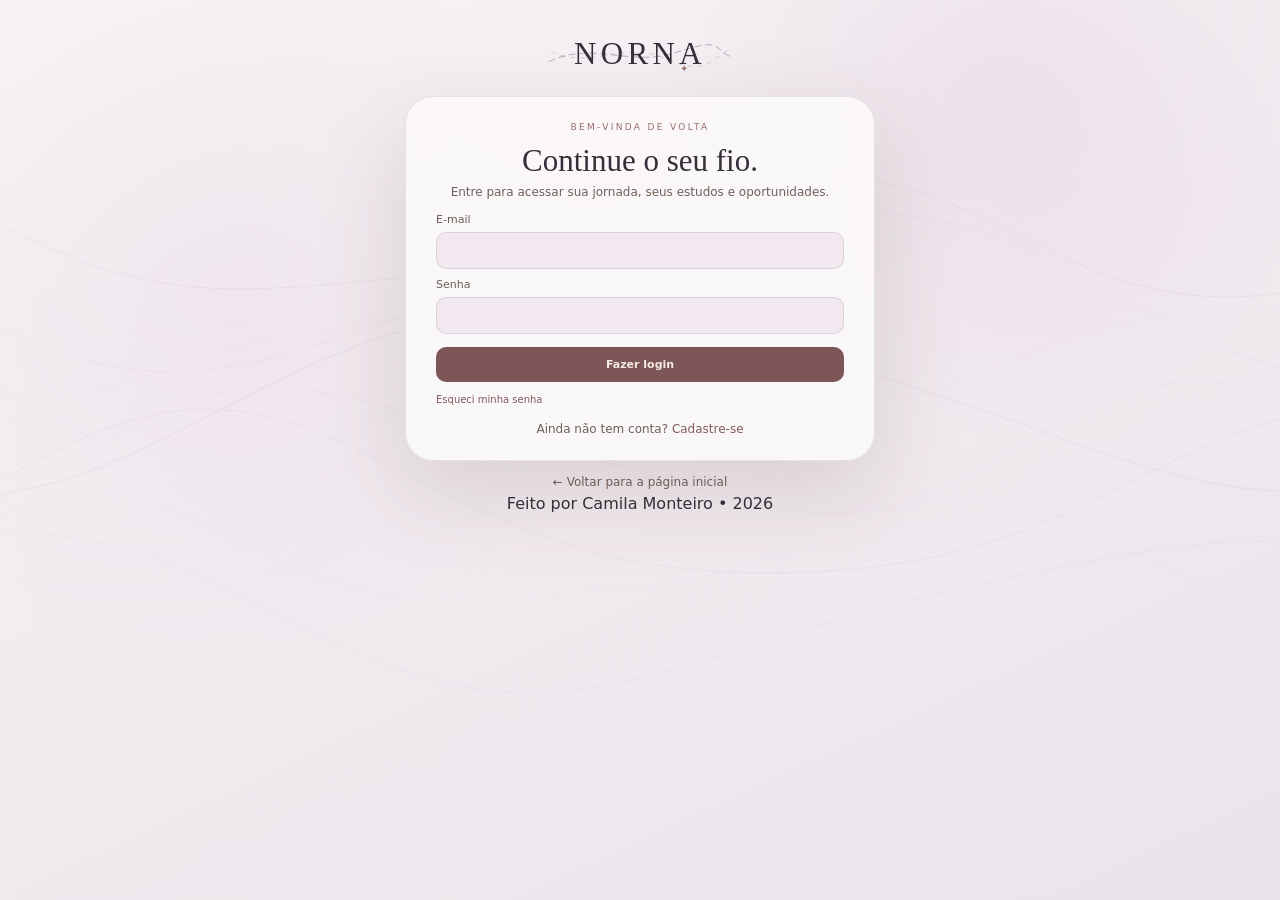
==== commit da68319c: "Refresh NORNA public assets and theme" ====
--- a/acesso.html
+++ b/acesso.html
@@ -3,11 +3,11 @@
 <head>
   <meta charset="utf-8">
   <meta name="viewport" content="width=device-width,initial-scale=1">
-  <meta name="theme-color" content="#d9ccc2">
+  <meta name="theme-color" content="#f1eaef">
   <meta name="apple-mobile-web-app-capable" content="yes">
   <title>Acesso — NORNA</title>
   <link rel="icon" href="assets/icon-192.png">
-  <link rel="stylesheet" href="landing.css?v=20261002f">
+  <link rel="stylesheet" href="landing.css?v=20261002g">
 </head>
 <body class="app-auth-page access-page">
   <canvas id="threadCanvas" aria-hidden="true"></canvas>
@@ -71,8 +71,8 @@
     <footer class="access-footer">Feito por Camila Monteiro • 2026</footer>
   </main>
 
-  <script src="public.js?v=20261002f"></script>
-  <script src="auth.js?v=20261002f"></script>
+  <script src="public.js?v=20261002g"></script>
+  <script src="auth.js?v=20261002g"></script>
   <script>
       if("serviceWorker" in navigator){
         navigator.serviceWorker.getRegistrations().then(rs=>rs.forEach(r=>r.unregister())).catch(()=>{});
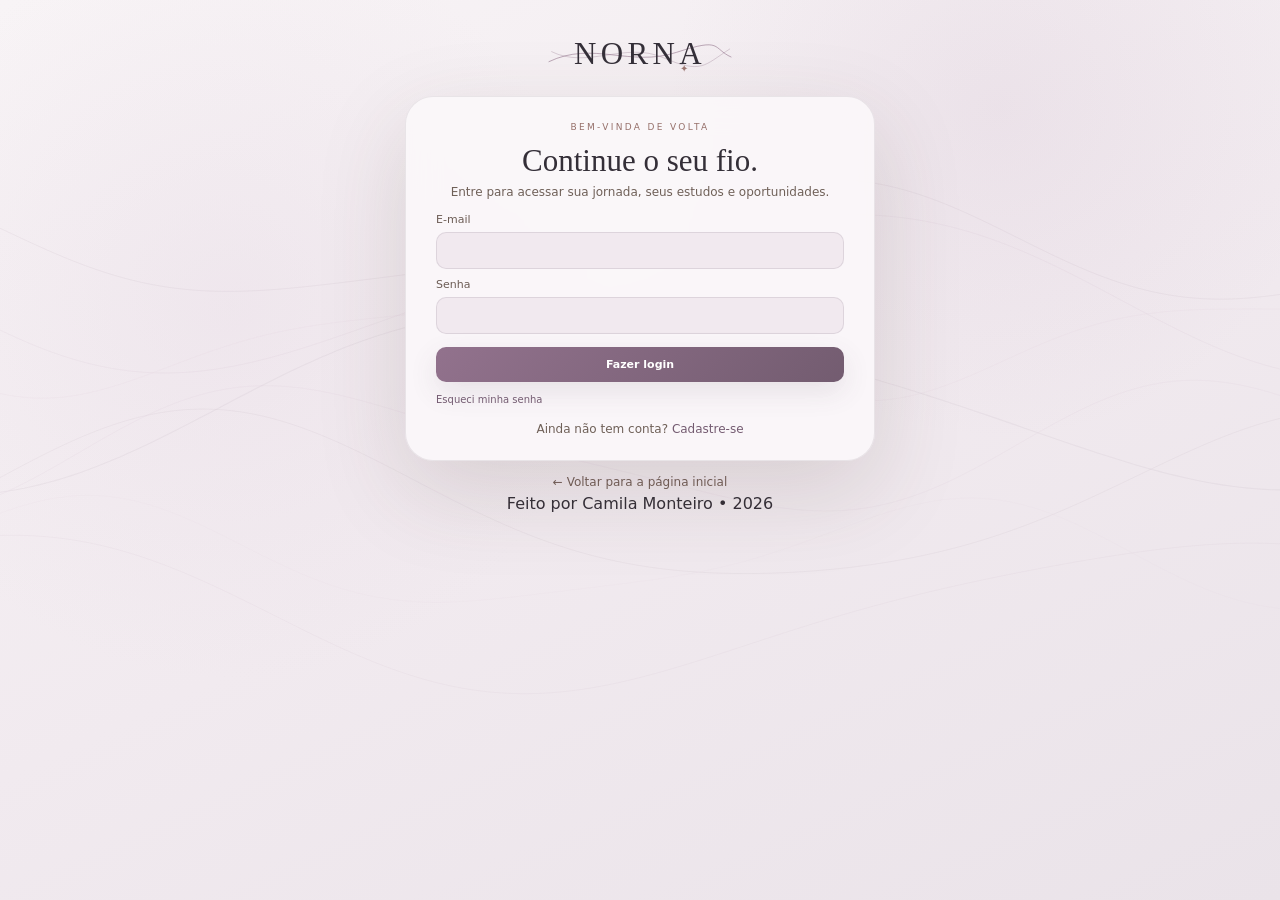
==== commit bfe6b7d7: "Refresh final public palette assets" ====
--- a/acesso.html
+++ b/acesso.html
@@ -7,7 +7,7 @@
   <meta name="apple-mobile-web-app-capable" content="yes">
   <title>Acesso — NORNA</title>
   <link rel="icon" href="assets/icon-192.png">
-  <link rel="stylesheet" href="landing.css?v=20261002g">
+  <link rel="stylesheet" href="landing.css?v=20261002h">
 </head>
 <body class="app-auth-page access-page">
   <canvas id="threadCanvas" aria-hidden="true"></canvas>
@@ -71,8 +71,8 @@
     <footer class="access-footer">Feito por Camila Monteiro • 2026</footer>
   </main>
 
-  <script src="public.js?v=20261002g"></script>
-  <script src="auth.js?v=20261002g"></script>
+  <script src="public.js?v=20261002h"></script>
+  <script src="auth.js?v=20261002h"></script>
   <script>
       if("serviceWorker" in navigator){
         navigator.serviceWorker.getRegistrations().then(rs=>rs.forEach(r=>r.unregister())).catch(()=>{});
--- a/landing.css
+++ b/landing.css
@@ -662,3 +662,118 @@
   0%,100%{stroke-dashoffset:0;transform:translateY(1px) rotate(0deg)}
   50%{stroke-dashoffset:40;transform:translateY(3px) rotate(-1deg)}
 }
+
+
+/* Final public color consistency */
+.public-nav,
+.access-card,
+.mobile-auth-card,
+.native-login-card{
+  background:rgba(251,248,250,.90)!important;
+  border-color:rgba(90,72,92,.11)!important;
+}
+.nav-link,
+.active-button,
+.ghost-big,
+.link-button{
+  background:#f0e8ef!important;
+  border-color:rgba(90,72,92,.12)!important;
+  color:#665264!important;
+}
+.nav-link:hover,
+.active-button:hover,
+.ghost-big:hover,
+.link-button:hover{
+  background:#e9dfe7!important;
+  color:#594656!important;
+}
+.nav-cta,
+.primary-big,
+.apk-download-button,
+.install-cta,
+.access-card .auth-form>button[type=submit],
+.mobile-auth-card .auth-form>button[type=submit]{
+  background:linear-gradient(135deg,#92728d,#735c70)!important;
+  color:#fff!important;
+  border:0!important;
+  box-shadow:0 10px 28px rgba(90,72,92,.12)!important;
+}
+.nav-cta:hover,
+.primary-big:hover,
+.apk-download-button:hover,
+.install-cta:hover,
+.access-card .auth-form>button[type=submit]:hover,
+.mobile-auth-card .auth-form>button[type=submit]:hover{
+  background:linear-gradient(135deg,#856781,#675064)!important;
+  color:#fff!important;
+}
+.editorial-card{
+  background:rgba(251,248,250,.82)!important;
+  border-color:rgba(90,72,92,.10)!important;
+  box-shadow:0 18px 50px rgba(76,60,77,.07)!important;
+}
+.editorial-card p,
+.process-list p,
+.editorial-lead,
+.hero-text,
+.apk-helper{
+  color:#716876!important;
+}
+.editorial-card h2,
+.process-list h2,
+.editorial-hero h1,
+.home-copy-clean h1{
+  color:#342f38!important;
+}
+.quote-card p,
+.editorial-hero h1 em,
+.home-copy-clean h1 em{
+  color:#8f6f88!important;
+}
+.process-list{
+  border-top-color:rgba(90,72,92,.12)!important;
+}
+.process-list article{
+  grid-template-columns:1fr!important;
+  gap:0!important;
+  border-bottom-color:rgba(90,72,92,.12)!important;
+  padding:26px 0!important;
+}
+.process-list article>span,
+.card-number{
+  display:none!important;
+}
+.access-card input,
+.mobile-auth-card input{
+  background:#f1e9ef!important;
+  border-color:rgba(90,72,92,.13)!important;
+}
+.access-card input:focus,
+.mobile-auth-card input:focus{
+  border-color:#a3839d!important;
+  box-shadow:0 0 0 2px rgba(155,126,150,.08);
+}
+.access-card .form-link,
+.access-card .switch button,
+.mobile-auth-card .form-link,
+.mobile-auth-card .switch button{
+  color:#745b71!important;
+}
+.overline{
+  color:#8c7086!important;
+}
+
+/* solid moving logo threads */
+.norna-wordmark .logo-thread-a,
+.norna-wordmark .logo-thread-b{
+  stroke-dasharray:none!important;
+  stroke-dashoffset:0!important;
+}
+@keyframes nornaPublicThreadA{
+  0%,100%{transform:translateY(0) rotate(0deg) scaleX(1)}
+  50%{transform:translateY(-3px) rotate(.9deg) scaleX(1.015)}
+}
+@keyframes nornaPublicThreadB{
+  0%,100%{transform:translateY(2px) rotate(0deg) scaleX(1)}
+  50%{transform:translateY(5px) rotate(-1.1deg) scaleX(.985)}
+}
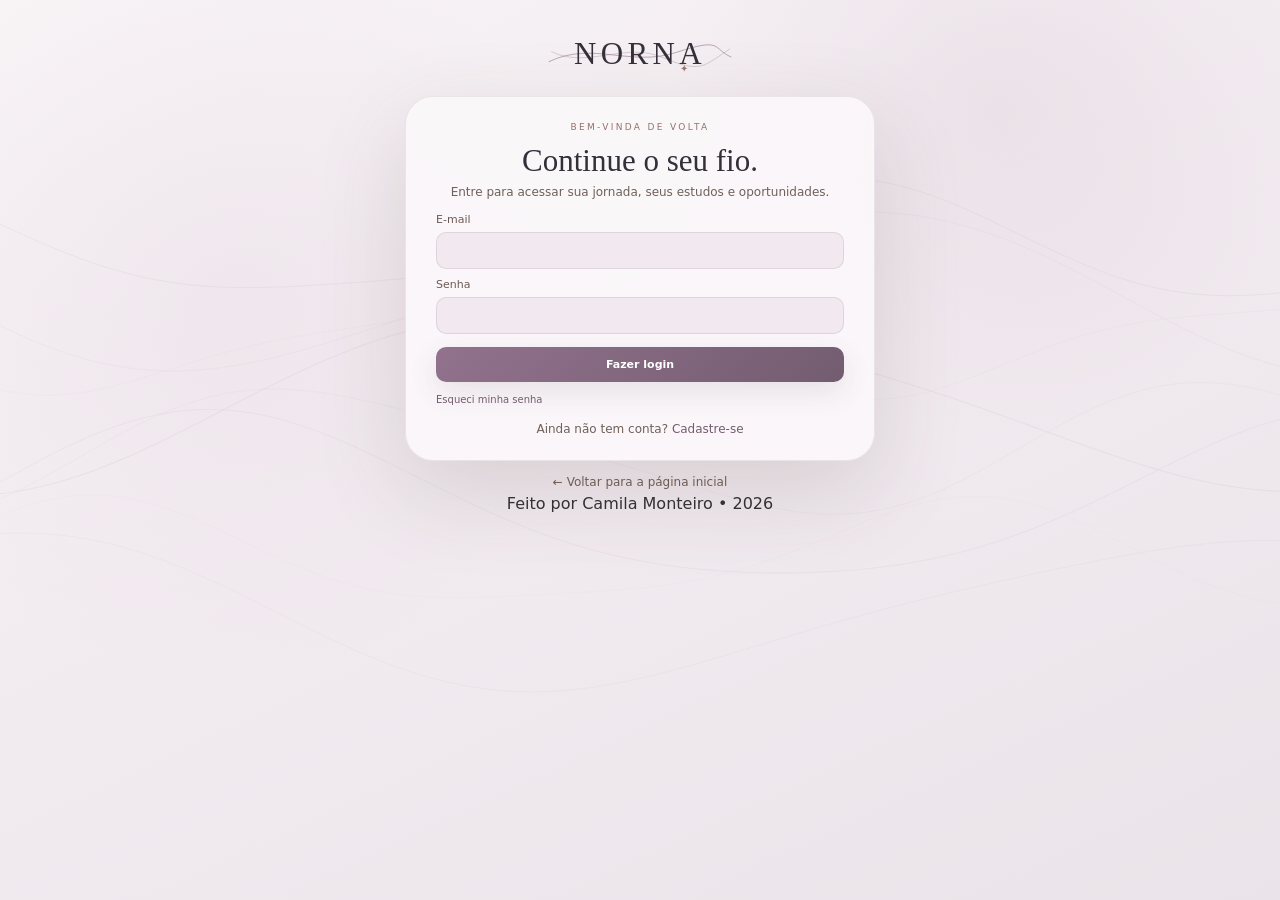
==== commit 7796f0b6: "Refresh NORNA public animated thread assets" ====
--- a/acesso.html
+++ b/acesso.html
@@ -7,7 +7,7 @@
   <meta name="apple-mobile-web-app-capable" content="yes">
   <title>Acesso — NORNA</title>
   <link rel="icon" href="assets/icon-192.png">
-  <link rel="stylesheet" href="landing.css?v=20261002h">
+  <link rel="stylesheet" href="landing.css?v=20261002j">
 </head>
 <body class="app-auth-page access-page">
   <canvas id="threadCanvas" aria-hidden="true"></canvas>
@@ -71,8 +71,8 @@
     <footer class="access-footer">Feito por Camila Monteiro • 2026</footer>
   </main>
 
-  <script src="public.js?v=20261002h"></script>
-  <script src="auth.js?v=20261002h"></script>
+  <script src="public.js?v=20261002j"></script>
+  <script src="auth.js?v=20261002j"></script>
   <script>
       if("serviceWorker" in navigator){
         navigator.serviceWorker.getRegistrations().then(rs=>rs.forEach(r=>r.unregister())).catch(()=>{});
--- a/landing.css
+++ b/landing.css
@@ -777,3 +777,28 @@
   0%,100%{transform:translateY(2px) rotate(0deg) scaleX(1)}
   50%{transform:translateY(5px) rotate(-1.1deg) scaleX(.985)}
 }
+
+
+/* More visible solid movement in NORNA public wordmark */
+.norna-wordmark .logo-thread-a,
+.norna-wordmark .logo-thread-b{
+  transform-box:fill-box!important;
+  transform-origin:center!important;
+  stroke-dasharray:none!important;
+}
+.norna-wordmark .logo-thread-a{
+  animation:nornaPublicThreadA 5.6s ease-in-out infinite!important;
+}
+.norna-wordmark .logo-thread-b{
+  animation:nornaPublicThreadB 6.4s ease-in-out infinite reverse!important;
+}
+@keyframes nornaPublicThreadA{
+  0%,100%{transform:translate(-2px,1px) rotate(-.4deg) scaleX(.99)}
+  35%{transform:translate(3px,-4px) rotate(1.2deg) scaleX(1.025)}
+  70%{transform:translate(-1px,3px) rotate(-.8deg) scaleX(1.01)}
+}
+@keyframes nornaPublicThreadB{
+  0%,100%{transform:translate(2px,-1px) rotate(.6deg) scaleX(1.015)}
+  35%{transform:translate(-3px,4px) rotate(-1.3deg) scaleX(.985)}
+  70%{transform:translate(2px,-3px) rotate(.8deg) scaleX(1.02)}
+}
